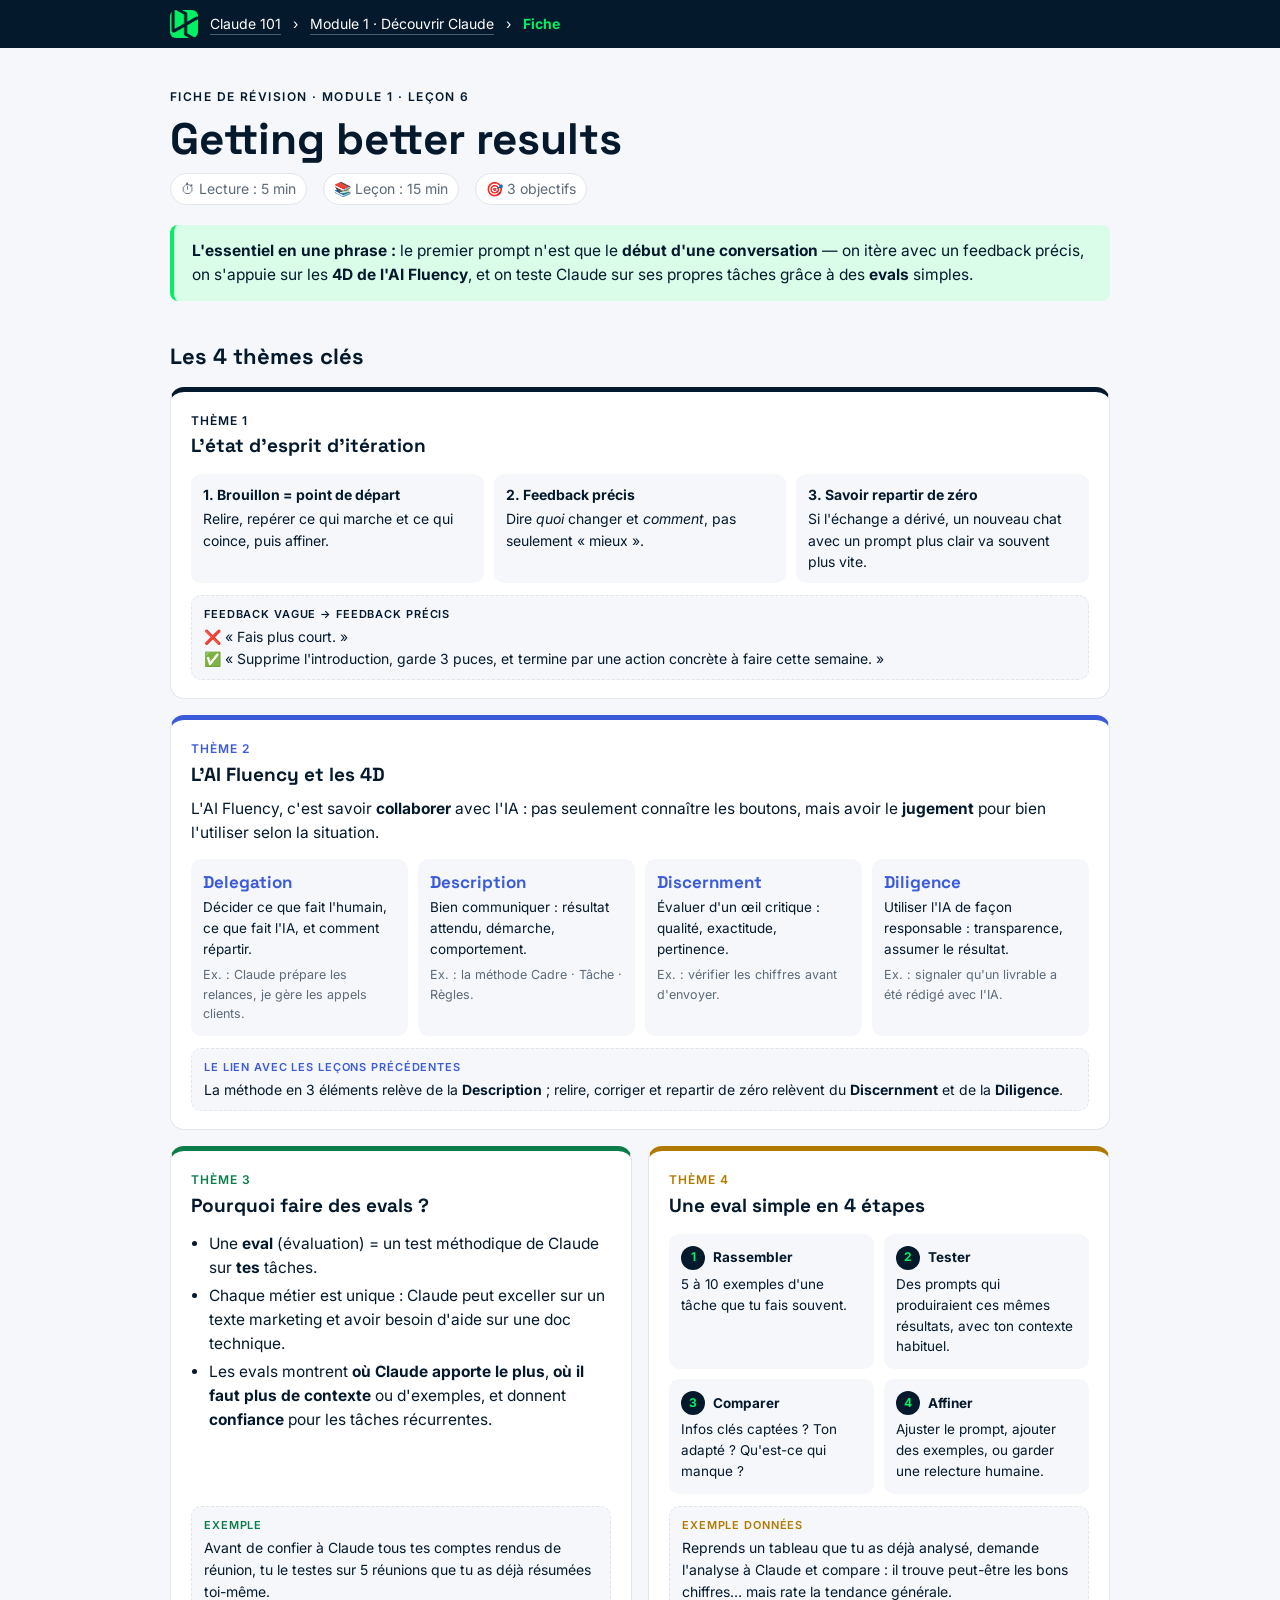
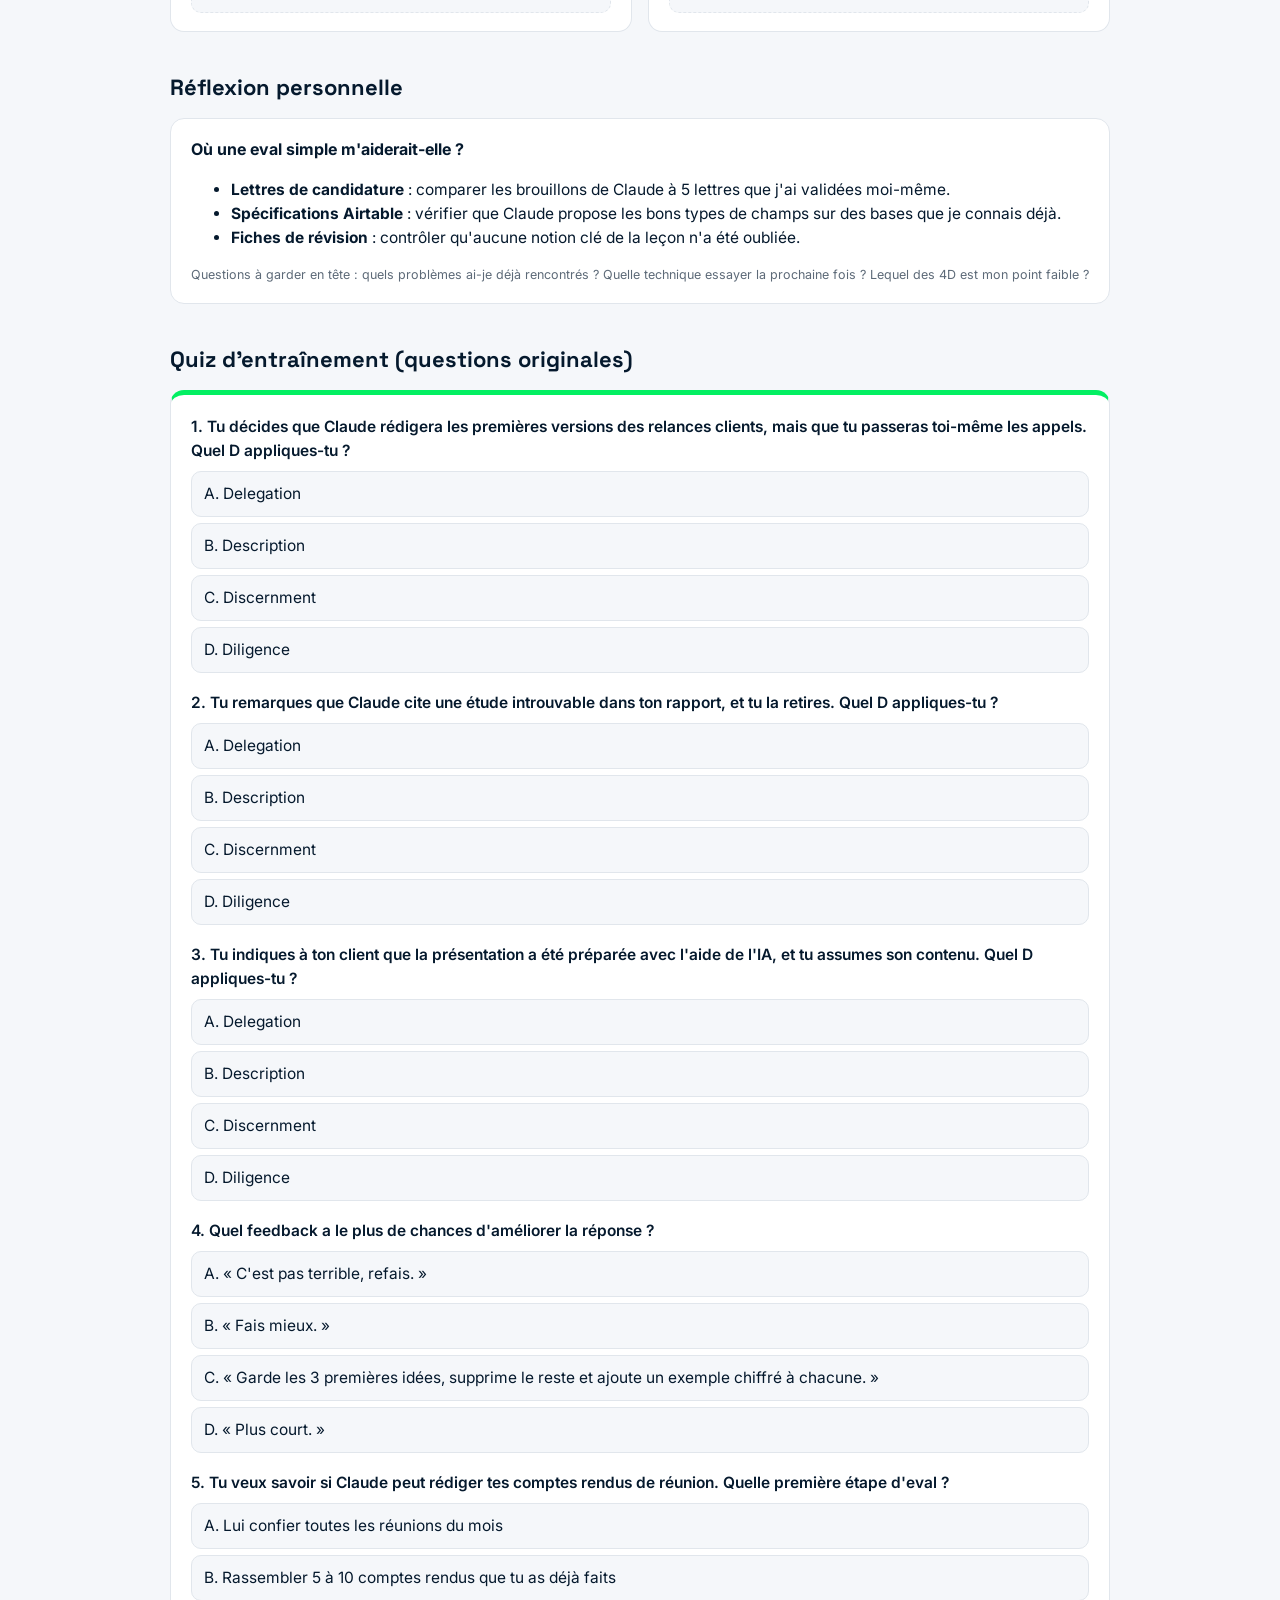
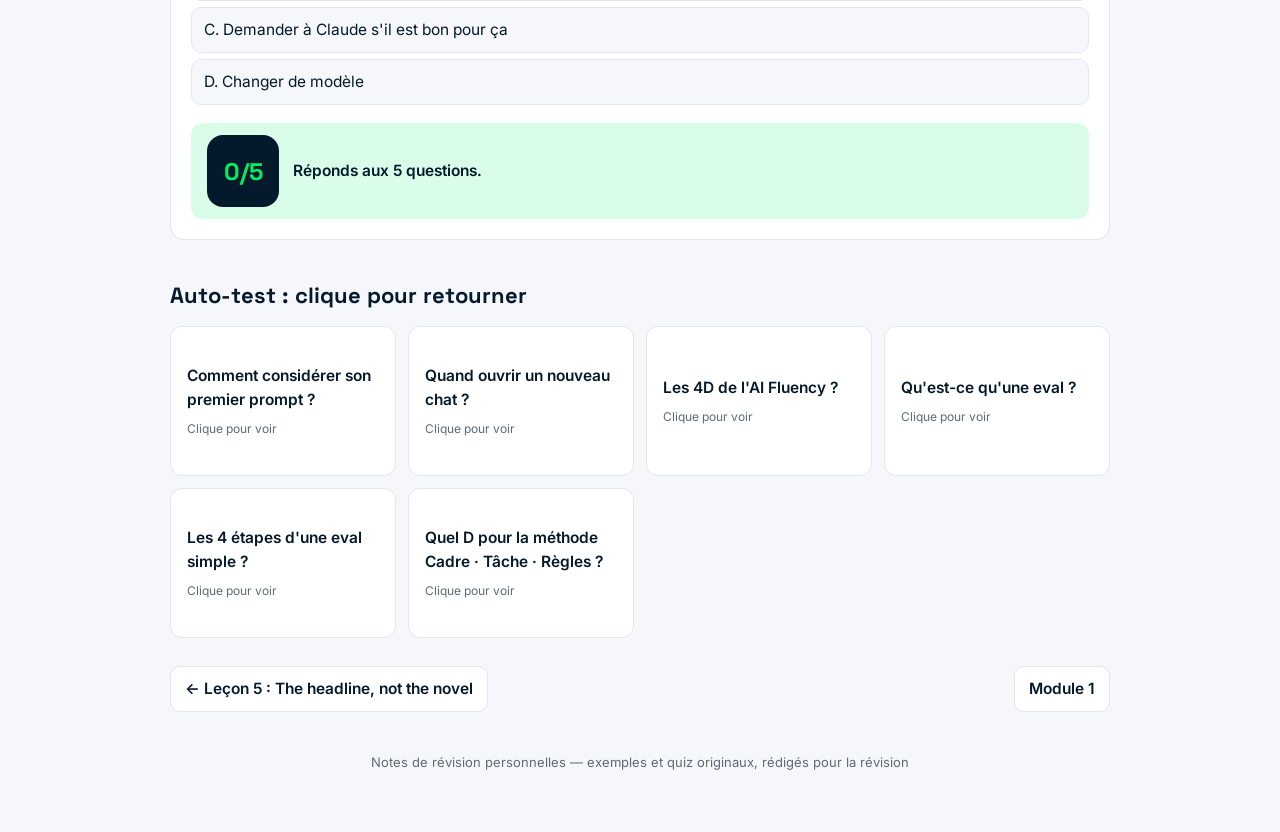
==== fiches/module-1/getting-better-results.html @ 19d94c51 "Fiche M1L6 : Getting better results Co-Authored-By: Claude Opus 5.5 <noreply@anthropic.com> Claude-S" ====
<!DOCTYPE html>
<html lang="fr">
<head>
<meta charset="utf-8">
<meta name="viewport" content="width=device-width, initial-scale=1">
<title>Getting better results — Claude 101</title>
<link rel="icon" href="../../assets/img/datacamp-icon.png">
<link rel="preconnect" href="https://fonts.googleapis.com">
<link href="https://fonts.googleapis.com/css2?family=Inter:wght@400;500;600&family=Space+Grotesk:wght@600;700&display=swap" rel="stylesheet">
<style>
  :root{
    --bg:#f5f7fa; --card:#ffffff; --ink:#05192d; --muted:#5d6a78; --line:#e1e6ec;
    --accent:#05192d; --accent-soft:#d9fde8; --green:#03ef62;
    --c1:#05192d; --c2:#0a7d4b; --c3:#3b5bdb; --c4:#b07a00; --c5:#7048e8;
  }
  @media (prefers-color-scheme: dark){
    :root{ --bg:#0b1724; --card:#13253a; --ink:#eef3f8; --muted:#9fb0c2; --line:#22384f; --accent:#03ef62; --accent-soft:#123a2a; --c1:#03ef62; }
  }
  *{box-sizing:border-box}
  body{margin:0;background:var(--bg);color:var(--ink);font:15.5px/1.55 Inter,system-ui,sans-serif}
  .wrap{max-width:980px;margin:0 auto;padding:40px 20px 60px}
  header{margin-bottom:28px}
  .kicker{font-size:12px;letter-spacing:.12em;text-transform:uppercase;color:var(--accent);font-weight:600}
  h1{font-family:"Space Grotesk",Inter,sans-serif;font-size:clamp(30px,5vw,44px);line-height:1.1;margin:8px 0 10px}
  .meta{color:var(--muted);font-size:14px;display:flex;gap:16px;flex-wrap:wrap}
  .meta span{background:var(--card);border:1px solid var(--line);padding:4px 10px;border-radius:99px}
  .tldr{margin-top:20px;background:var(--accent-soft);border-left:4px solid var(--green);padding:14px 18px;border-radius:8px}
  .tldr b{color:var(--accent)}
  h2{font-family:"Space Grotesk",Inter,sans-serif;font-size:22px;margin:38px 0 14px}
  .grid{display:grid;grid-template-columns:repeat(2,1fr);gap:16px}
  @media (max-width:680px){.grid{grid-template-columns:1fr}}
  .card{background:var(--card);border:1px solid var(--line);border-radius:14px;padding:20px 20px 18px;border-top:5px solid var(--c,var(--accent));display:flex;flex-direction:column}
  .card .num{font-size:12px;font-weight:600;color:var(--c);letter-spacing:.08em;text-transform:uppercase}
  .card h3{font-family:"Space Grotesk",Inter,sans-serif;font-size:19px;margin:4px 0 10px;line-height:1.25}
  .card ul{margin:0 0 12px;padding-left:18px}
  .card li{margin:4px 0}
  .ex{margin-top:auto;background:var(--bg);border:1px dashed var(--line);border-radius:10px;padding:10px 12px;font-size:14px}
  .ex .lbl{display:block;font-size:11px;font-weight:600;text-transform:uppercase;letter-spacing:.08em;color:var(--c);margin-bottom:3px}
  .wide{grid-column:1/-1}
  .trio{display:grid;grid-template-columns:repeat(auto-fit,minmax(200px,1fr));gap:10px;margin:6px 0 12px}
  .trio div{background:var(--bg);border-radius:10px;padding:10px 12px;font-size:14px}
  .trio b{display:block;color:var(--c);margin-bottom:2px}
  mark{background:var(--accent-soft);color:inherit;padding:0 3px;border-radius:3px}
  .flash{display:grid;grid-template-columns:repeat(auto-fit,minmax(220px,1fr));gap:12px}
  .fc{perspective:900px;height:150px;cursor:pointer;border:0;background:none;padding:0;font:inherit;color:inherit;text-align:left}
  .fc-in{position:relative;width:100%;height:100%;transition:transform .45s;transform-style:preserve-3d}
  .fc.on .fc-in{transform:rotateY(180deg)}
  .face{position:absolute;inset:0;backface-visibility:hidden;border-radius:12px;padding:16px;display:flex;flex-direction:column;justify-content:center;border:1px solid var(--line)}
  .front{background:var(--card);font-weight:600}
  .front small{font-weight:400;color:var(--muted);margin-top:8px;font-size:12px}
  .back{background:#05192d;color:#fff;border-color:var(--green);transform:rotateY(180deg);font-size:14px}
  .tip{background:var(--card);border:1px solid var(--line);border-radius:14px;padding:18px 20px}
  .tip h3{margin:0 0 8px;font-size:16px}
  .tip ol{margin:0;padding-left:20px}
  .topbar{background:#05192d;color:#fff}
  .topbar .in{max-width:980px;margin:0 auto;padding:10px 20px;display:flex;align-items:center;gap:12px;font-size:14px}
  .topbar img{width:28px;height:28px;border-radius:6px}
  .topbar a{color:#fff;text-decoration:none;border-bottom:1px solid rgba(255,255,255,.3)}
  .topbar b{color:#03ef62}
  .backnav{display:flex;justify-content:space-between;gap:12px;flex-wrap:wrap;margin-top:28px}
  .backnav a{text-decoration:none;font-weight:600;color:var(--ink);background:var(--card);border:1px solid var(--line);padding:10px 14px;border-radius:10px}
  footer{margin-top:40px;color:var(--muted);font-size:13px;text-align:center}

  /* Impression / export PDF : pas de carte coupée entre deux pages */
  @page{size:A4;margin:12mm}
  @media print{
    .topbar,.backnav{display:none}
    :root{--bg:#fff;--card:#fff;--ink:#05192d;--muted:#555;--line:#ccc;--accent:#05192d;--accent-soft:#d9fde8}
    body{font-size:12.5px;-webkit-print-color-adjust:exact;print-color-adjust:exact}
    .wrap{max-width:none;padding:0}
    h2{break-after:avoid;page-break-after:avoid;margin-top:22px}
    .grid,.flash{display:block}
    .card,.tip,.tldr,.ex,.trio div{break-inside:avoid;page-break-inside:avoid}
    .card{margin-bottom:12px}
    .trio{display:grid;grid-template-columns:1fr 1fr 1fr}
    /* Flashcards : question + réponse visibles à plat */
    .fc{display:block;height:auto;width:100%;margin-bottom:8px;break-inside:avoid;page-break-inside:avoid;perspective:none}
    .fc-in{transform:none!important;height:auto}
    .face{position:static;backface-visibility:visible;transform:none!important}
    .front{border-radius:10px 10px 0 0;border-bottom:0}
    .front small{display:none}
    .back{border-radius:0 0 10px 10px;background:var(--accent-soft);color:var(--ink)}
    .back::before{content:"Réponse : ";font-weight:600;color:var(--accent)}
  }


  .five{display:grid;grid-template-columns:repeat(auto-fit,minmax(170px,1fr));gap:10px;margin:6px 0 12px}
  .five div{background:var(--bg);border-radius:10px;padding:12px;font-size:13.5px}
  .five b{display:block;margin-bottom:4px;color:var(--c)}
  .five i{display:block;margin-top:6px;color:var(--muted);font-style:normal;font-size:12.5px}
  .hhh{display:grid;grid-template-columns:repeat(3,1fr);gap:8px;margin:6px 0 12px}
  .hhh div{background:var(--bg);border-radius:10px;padding:10px;text-align:center;font-size:13px}
  .hhh b{display:block;font:700 22px "Space Grotesk",sans-serif;color:var(--c)}
  .vs{display:grid;grid-template-columns:1fr 1fr;gap:10px;margin:6px 0 12px;font-size:14px}
  .vs div{border-radius:10px;padding:10px 12px;background:var(--bg)}
  .vs h4{margin:0 0 4px;font-size:13px;text-transform:uppercase;letter-spacing:.06em}
  .vs ul{margin:0;padding-left:16px}
  table.acc{width:100%;border-collapse:collapse;font-size:14px;margin:6px 0 12px}
  .acc th,.acc td{text-align:left;padding:9px 10px;border-bottom:1px solid var(--line);vertical-align:top}
  .acc th{font-size:12px;text-transform:uppercase;letter-spacing:.06em;color:var(--muted)}
  .acc td:first-child{font-weight:600;white-space:nowrap}
  .note{font-size:12.5px;color:var(--muted);margin:8px 0 0}
  /* QCM */
  .quiz{background:var(--card);border:1px solid var(--line);border-radius:14px;padding:20px;border-top:5px solid var(--green)}
  .q{margin:0 0 18px}
  .q p{font-weight:600;margin:0 0 8px}
  .q button.opt{display:block;width:100%;text-align:left;font:inherit;color:var(--ink);background:var(--bg);border:1px solid var(--line);border-radius:10px;padding:10px 12px;margin:6px 0;cursor:pointer}
  .q button.opt:hover{border-color:#03ef62}
  .q button.ok{background:#d9fde8;border-color:#03ef62}
  .q button.ko{background:#ffe3e3;border-color:#e03131}
  .q .why{display:none;font-size:13.5px;margin-top:6px;padding:8px 12px;border-left:3px solid #03ef62;background:var(--bg);border-radius:6px}
  .q.done .why{display:block}
  .qscore{display:flex;align-items:center;gap:14px;background:var(--accent-soft);border-radius:12px;padding:12px 16px;font-weight:600}
  .qscore .big{width:72px;height:72px;border-radius:16px;background:#05192d;color:#03ef62;display:grid;place-items:center;font:700 24px "Space Grotesk",sans-serif}
  .reflect{background:var(--card);border:1px solid var(--line);border-radius:14px;padding:18px 20px}
  .reflect h3{margin:0 0 8px;font-size:16px}
  @media (max-width:680px){.vs,.hhh{grid-template-columns:1fr}}
  @media print{.q .why{display:block}}

  .d4{display:grid;grid-template-columns:repeat(4,minmax(0,1fr));gap:10px;margin:6px 0 12px}
  .d4 div{background:var(--bg);border-radius:10px;padding:12px;font-size:13.5px}
  .d4 b{display:block;font:700 17px "Space Grotesk",sans-serif;color:var(--c);margin-bottom:4px}
  .d4 i{display:block;margin-top:6px;color:var(--muted);font-style:normal;font-size:12.5px}
  .steps{display:grid;grid-template-columns:repeat(4,minmax(0,1fr));gap:10px;margin:6px 0 12px}
  .steps div{background:var(--bg);border-radius:10px;padding:12px;font-size:13.5px;position:relative}
  .steps b{display:flex;gap:8px;align-items:center;margin-bottom:4px}
  .steps b span{width:24px;height:24px;border-radius:50%;background:#05192d;color:#03ef62;display:grid;place-items:center;font-size:12px;flex:none}
  @media (max-width:760px){.d4,.steps{grid-template-columns:1fr 1fr}}
</style>
</head>
<body>
<div class="topbar"><div class="in">
  <img src="../../assets/img/datacamp-icon.png" alt="">
  <a href="../../index.html">Claude 101</a> › <a href="../../module-1.html">Module 1 · Découvrir Claude</a> › <b>Fiche</b>
</div></div>
<div class="wrap">
  <header>
    <div class="kicker">Fiche de révision · Module 1 · Leçon 6</div>
    <h1>Getting better results</h1>
    <div class="meta"><span>⏱ Lecture : 5 min</span><span>📚 Leçon : 15 min</span><span>🎯 3 objectifs</span></div>
    <div class="tldr"><b>L'essentiel en une phrase :</b> le premier prompt n'est que le <b>début d'une conversation</b> — on itère avec un feedback précis, on s'appuie sur les <b>4D de l'AI Fluency</b>, et on teste Claude sur ses propres tâches grâce à des <b>evals</b> simples.</div>
  </header>

  <h2>Les 4 thèmes clés</h2>
  <div class="grid">

    <article class="card wide" style="--c:var(--c1)">
      <span class="num">Thème 1</span>
      <h3>L'état d'esprit d'itération</h3>
      <div class="trio">
        <div><b>1. Brouillon = point de départ</b>Relire, repérer ce qui marche et ce qui coince, puis affiner.</div>
        <div><b>2. Feedback précis</b>Dire <i>quoi</i> changer et <i>comment</i>, pas seulement « mieux ».</div>
        <div><b>3. Savoir repartir de zéro</b>Si l'échange a dérivé, un nouveau chat avec un prompt plus clair va souvent plus vite.</div>
      </div>
      <div class="ex"><span class="lbl">Feedback vague → feedback précis</span>❌ « Fais plus court. »<br>✅ « Supprime l'introduction, garde 3 puces, et termine par une action concrète à faire cette semaine. »</div>
    </article>

    <article class="card wide" style="--c:var(--c3)">
      <span class="num">Thème 2</span>
      <h3>L'AI Fluency et les 4D</h3>
      <p style="margin:0 0 8px">L'AI Fluency, c'est savoir <b>collaborer</b> avec l'IA : pas seulement connaître les boutons, mais avoir le <b>jugement</b> pour bien l'utiliser selon la situation.</p>
      <div class="d4">
        <div><b>Delegation</b>Décider ce que fait l'humain, ce que fait l'IA, et comment répartir.<i>Ex. : Claude prépare les relances, je gère les appels clients.</i></div>
        <div><b>Description</b>Bien communiquer : résultat attendu, démarche, comportement.<i>Ex. : la méthode Cadre · Tâche · Règles.</i></div>
        <div><b>Discernment</b>Évaluer d'un œil critique : qualité, exactitude, pertinence.<i>Ex. : vérifier les chiffres avant d'envoyer.</i></div>
        <div><b>Diligence</b>Utiliser l'IA de façon responsable : transparence, assumer le résultat.<i>Ex. : signaler qu'un livrable a été rédigé avec l'IA.</i></div>
      </div>
      <div class="ex"><span class="lbl">Le lien avec les leçons précédentes</span>La méthode en 3 éléments relève de la <b>Description</b> ; relire, corriger et repartir de zéro relèvent du <b>Discernment</b> et de la <b>Diligence</b>.</div>
    </article>

    <article class="card" style="--c:var(--c2)">
      <span class="num">Thème 3</span>
      <h3>Pourquoi faire des evals ?</h3>
      <ul>
        <li>Une <b>eval</b> (évaluation) = un test méthodique de Claude sur <b>tes</b> tâches.</li>
        <li>Chaque métier est unique : Claude peut exceller sur un texte marketing et avoir besoin d'aide sur une doc technique.</li>
        <li>Les evals montrent <b>où Claude apporte le plus</b>, <b>où il faut plus de contexte</b> ou d'exemples, et donnent <b>confiance</b> pour les tâches récurrentes.</li>
      </ul>
      <div class="ex"><span class="lbl">Exemple</span>Avant de confier à Claude tous tes comptes rendus de réunion, tu le testes sur 5 réunions que tu as déjà résumées toi-même.</div>
    </article>

    <article class="card" style="--c:var(--c4)">
      <span class="num">Thème 4</span>
      <h3>Une eval simple en 4 étapes</h3>
      <div class="steps" style="grid-template-columns:1fr 1fr">
        <div><b><span>1</span>Rassembler</b>5 à 10 exemples d'une tâche que tu fais souvent.</div>
        <div><b><span>2</span>Tester</b>Des prompts qui produiraient ces mêmes résultats, avec ton contexte habituel.</div>
        <div><b><span>3</span>Comparer</b>Infos clés captées ? Ton adapté ? Qu'est-ce qui manque ?</div>
        <div><b><span>4</span>Affiner</b>Ajuster le prompt, ajouter des exemples, ou garder une relecture humaine.</div>
      </div>
      <div class="ex"><span class="lbl">Exemple données</span>Reprends un tableau que tu as déjà analysé, demande l'analyse à Claude et compare : il trouve peut-être les bons chiffres… mais rate la tendance générale.</div>
    </article>
  </div>

  <h2>Réflexion personnelle</h2>
  <div class="reflect">
    <h3>Où une eval simple m'aiderait-elle ?</h3>
    <ul>
      <li><b>Lettres de candidature</b> : comparer les brouillons de Claude à 5 lettres que j'ai validées moi-même.</li>
      <li><b>Spécifications Airtable</b> : vérifier que Claude propose les bons types de champs sur des bases que je connais déjà.</li>
      <li><b>Fiches de révision</b> : contrôler qu'aucune notion clé de la leçon n'a été oubliée.</li>
    </ul>
    <p class="note">Questions à garder en tête : quels problèmes ai-je déjà rencontrés ? Quelle technique essayer la prochaine fois ? Lequel des 4D est mon point faible ?</p>
  </div>

  <h2>Quiz d'entraînement (questions originales)</h2>
  <section class="quiz" id="quiz"></section>

  <h2>Auto-test : clique pour retourner</h2>
  <div class="flash">
    <button class="fc"><div class="fc-in"><div class="face front">Comment considérer son premier prompt ?<small>Clique pour voir</small></div><div class="face back">Comme le début d'une conversation, pas une demande unique et définitive.</div></div></button>
    <button class="fc"><div class="fc-in"><div class="face front">Quand ouvrir un nouveau chat ?<small>Clique pour voir</small></div><div class="face back">Quand l'échange a dérivé : repartir avec un prompt plus clair va souvent plus vite.</div></div></button>
    <button class="fc"><div class="fc-in"><div class="face front">Les 4D de l'AI Fluency ?<small>Clique pour voir</small></div><div class="face back">Delegation · Description · Discernment · Diligence.</div></div></button>
    <button class="fc"><div class="fc-in"><div class="face front">Qu'est-ce qu'une eval ?<small>Clique pour voir</small></div><div class="face back">Un test méthodique de Claude sur tes propres tâches, pour savoir où il est fiable.</div></div></button>
    <button class="fc"><div class="fc-in"><div class="face front">Les 4 étapes d'une eval simple ?<small>Clique pour voir</small></div><div class="face back">Rassembler des exemples · Tester · Comparer · Affiner.</div></div></button>
    <button class="fc"><div class="fc-in"><div class="face front">Quel D pour la méthode Cadre · Tâche · Règles ?<small>Clique pour voir</small></div><div class="face back">Description.</div></div></button>
  </div>

  <nav class="backnav"><a href="the-headline-not-the-novel.html">← Leçon 5 : The headline, not the novel</a><a href="../../module-1.html">Module 1</a></nav>
  <footer>Notes de révision personnelles — exemples et quiz originaux, rédigés pour la révision</footer>
</div>
<script>
document.querySelectorAll('.fc').forEach(b=>b.addEventListener('click',()=>b.classList.toggle('on')));
const QUIZ=[
 {q:"Tu décides que Claude rédigera les premières versions des relances clients, mais que tu passeras toi-même les appels. Quel D appliques-tu ?",
  o:["Delegation","Description","Discernment","Diligence"],a:0,
  w:"Répartir le travail entre l'humain et l'IA, c'est la Delegation."},
 {q:"Tu remarques que Claude cite une étude introuvable dans ton rapport, et tu la retires. Quel D appliques-tu ?",
  o:["Delegation","Description","Discernment","Diligence"],a:2,
  w:"Évaluer d'un œil critique l'exactitude d'une réponse, c'est le Discernment."},
 {q:"Tu indiques à ton client que la présentation a été préparée avec l'aide de l'IA, et tu assumes son contenu. Quel D appliques-tu ?",
  o:["Delegation","Description","Discernment","Diligence"],a:3,
  w:"Transparence et responsabilité sur un travail assisté par l'IA : c'est la Diligence."},
 {q:"Quel feedback a le plus de chances d'améliorer la réponse ?",
  o:["« C'est pas terrible, refais. »","« Fais mieux. »","« Garde les 3 premières idées, supprime le reste et ajoute un exemple chiffré à chacune. »","« Plus court. »"],a:2,
  w:"Un feedback précis dit quoi garder, quoi enlever et quoi ajouter."},
 {q:"Tu veux savoir si Claude peut rédiger tes comptes rendus de réunion. Quelle première étape d'eval ?",
  o:["Lui confier toutes les réunions du mois","Rassembler 5 à 10 comptes rendus que tu as déjà faits","Demander à Claude s'il est bon pour ça","Changer de modèle"],a:1,
  w:"Une eval commence par des exemples de référence, pour pouvoir comparer ensuite."}
];
(function(){
  const box=document.getElementById('quiz'); let good=0, answered=0;
  box.innerHTML=QUIZ.map((x,i)=>`<div class="q" data-i="${i}"><p>${i+1}. ${x.q}</p>${x.o.map((o,j)=>`<button class="opt" data-j="${j}">${String.fromCharCode(65+j)}. ${o}</button>`).join('')}<div class="why">💡 ${x.w}</div></div>`).join('')
    +`<div class="qscore"><div class="big" id="qs">0/${QUIZ.length}</div><span id="qmsg">Réponds aux ${QUIZ.length} questions.</span></div>`;
  box.querySelectorAll('.q').forEach(q=>{
    q.querySelectorAll('.opt').forEach(b=>b.addEventListener('click',()=>{
      if(q.classList.contains('done')) return;
      const x=QUIZ[q.dataset.i], j=+b.dataset.j; q.classList.add('done'); answered++;
      if(j===x.a){b.classList.add('ok');good++} else {b.classList.add('ko');q.querySelectorAll('.opt')[x.a].classList.add('ok')}
      document.getElementById('qs').textContent=good+'/'+QUIZ.length;
      if(answered===QUIZ.length) document.getElementById('qmsg').textContent= good===QUIZ.length?"Parfait, leçon maîtrisée 🎉": good>=3?"Bien joué ! Relis les explications des erreurs.":"Relis le thème 2 (les 4D), puis recharge la page pour réessayer.";
    }));
  });
})();
</script>
</body>
</html>
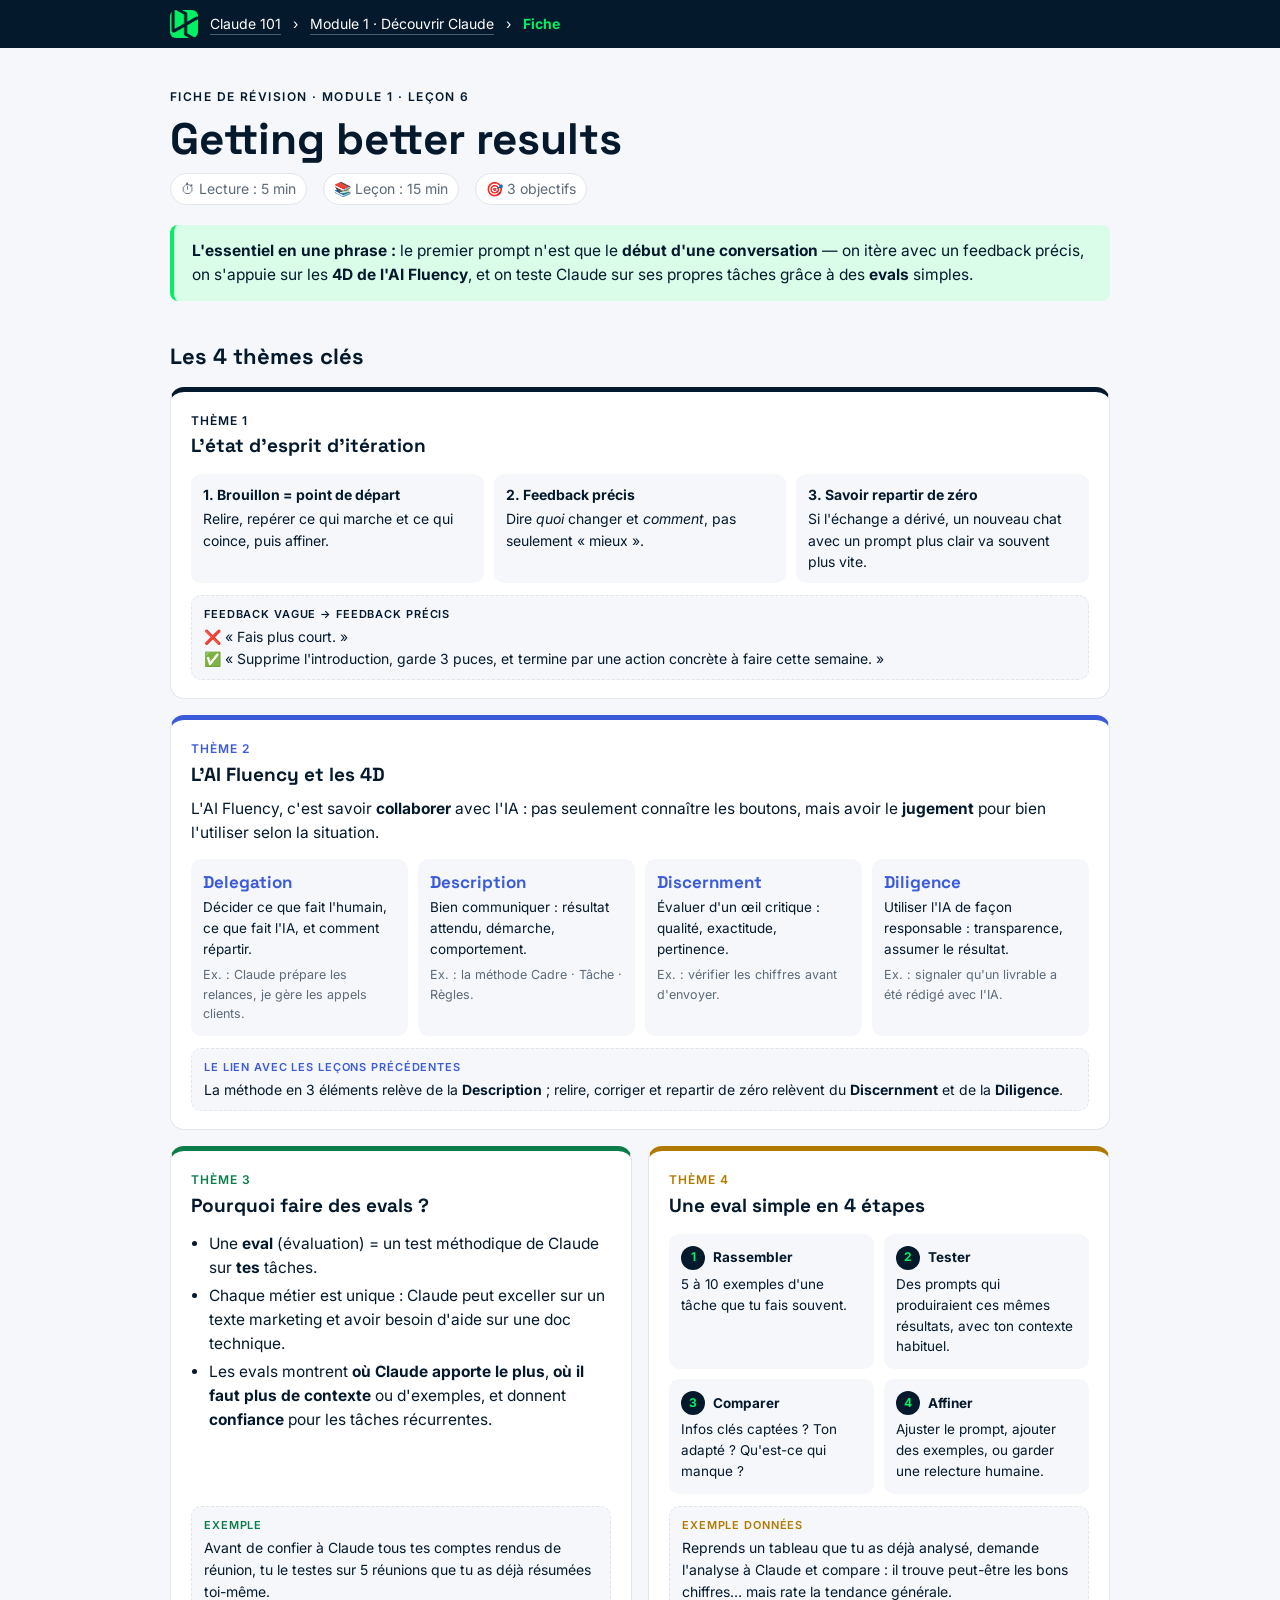
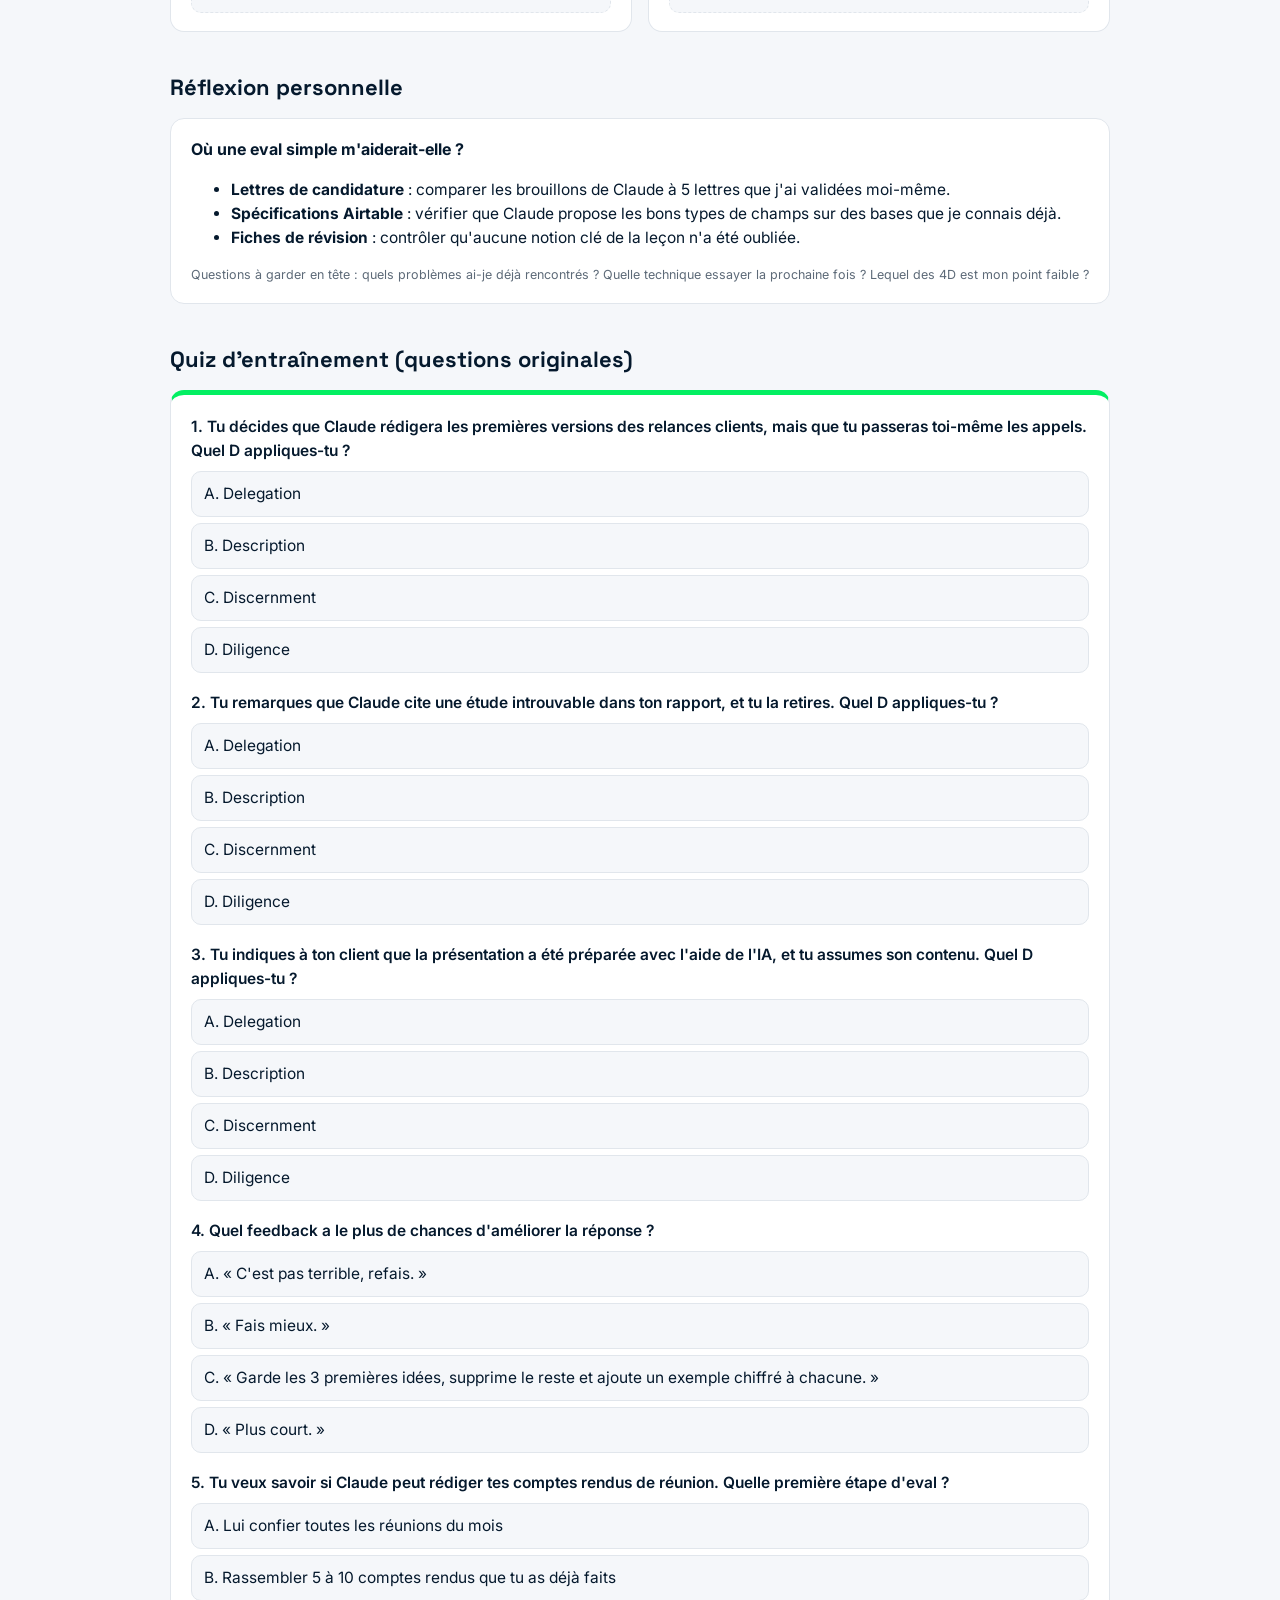
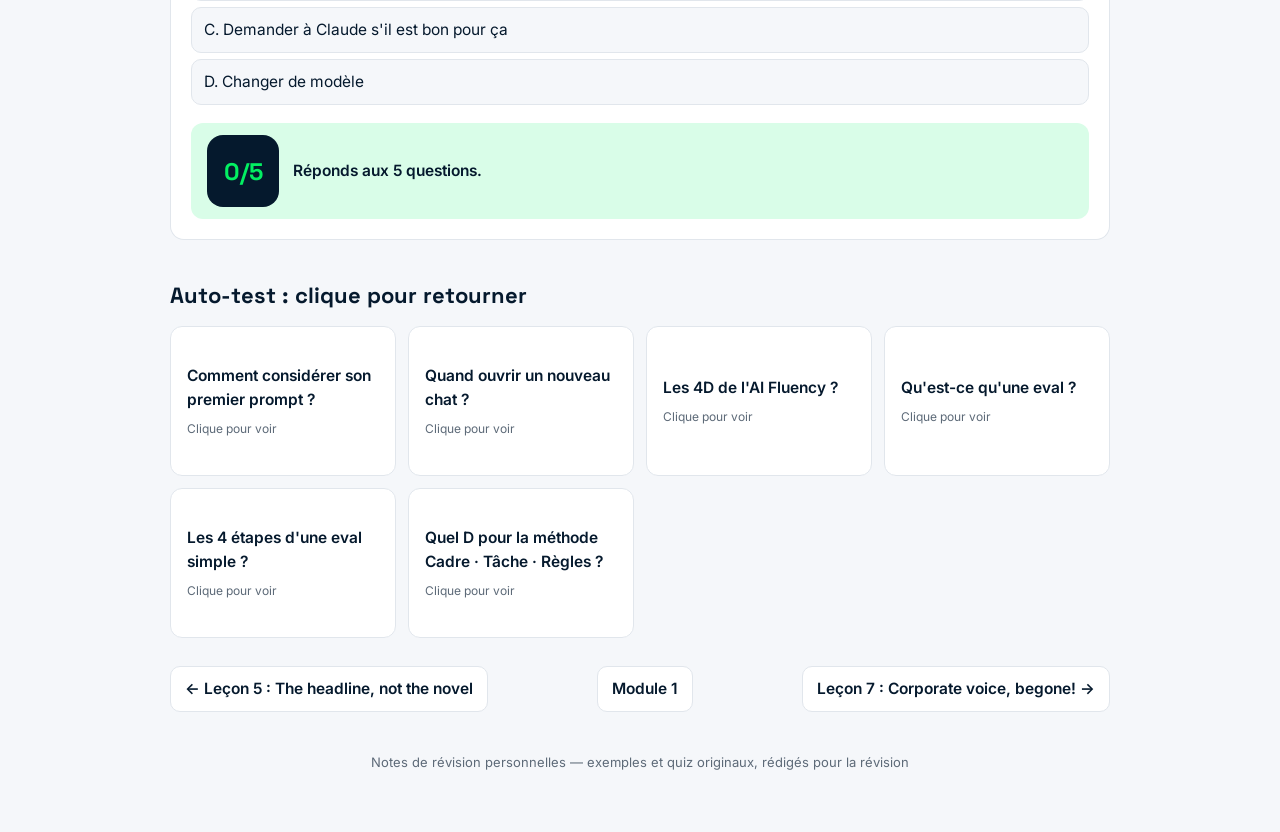
==== commit 4d3cb878: "Fiche M1L7 : Corporate voice, begone! Co-Authored-By: Claude Opus 5.5 <noreply@anthropic.com> Claude" ====
--- a/fiches/module-1/getting-better-results.html
+++ b/fiches/module-1/getting-better-results.html
@@ -216,7 +216,7 @@
     <button class="fc"><div class="fc-in"><div class="face front">Quel D pour la méthode Cadre · Tâche · Règles ?<small>Clique pour voir</small></div><div class="face back">Description.</div></div></button>
   </div>
 
-  <nav class="backnav"><a href="the-headline-not-the-novel.html">← Leçon 5 : The headline, not the novel</a><a href="../../module-1.html">Module 1</a></nav>
+  <nav class="backnav"><a href="the-headline-not-the-novel.html">← Leçon 5 : The headline, not the novel</a><a href="../../module-1.html">Module 1</a><a href="corporate-voice-begone.html">Leçon 7 : Corporate voice, begone! →</a></nav>
   <footer>Notes de révision personnelles — exemples et quiz originaux, rédigés pour la révision</footer>
 </div>
 <script>
